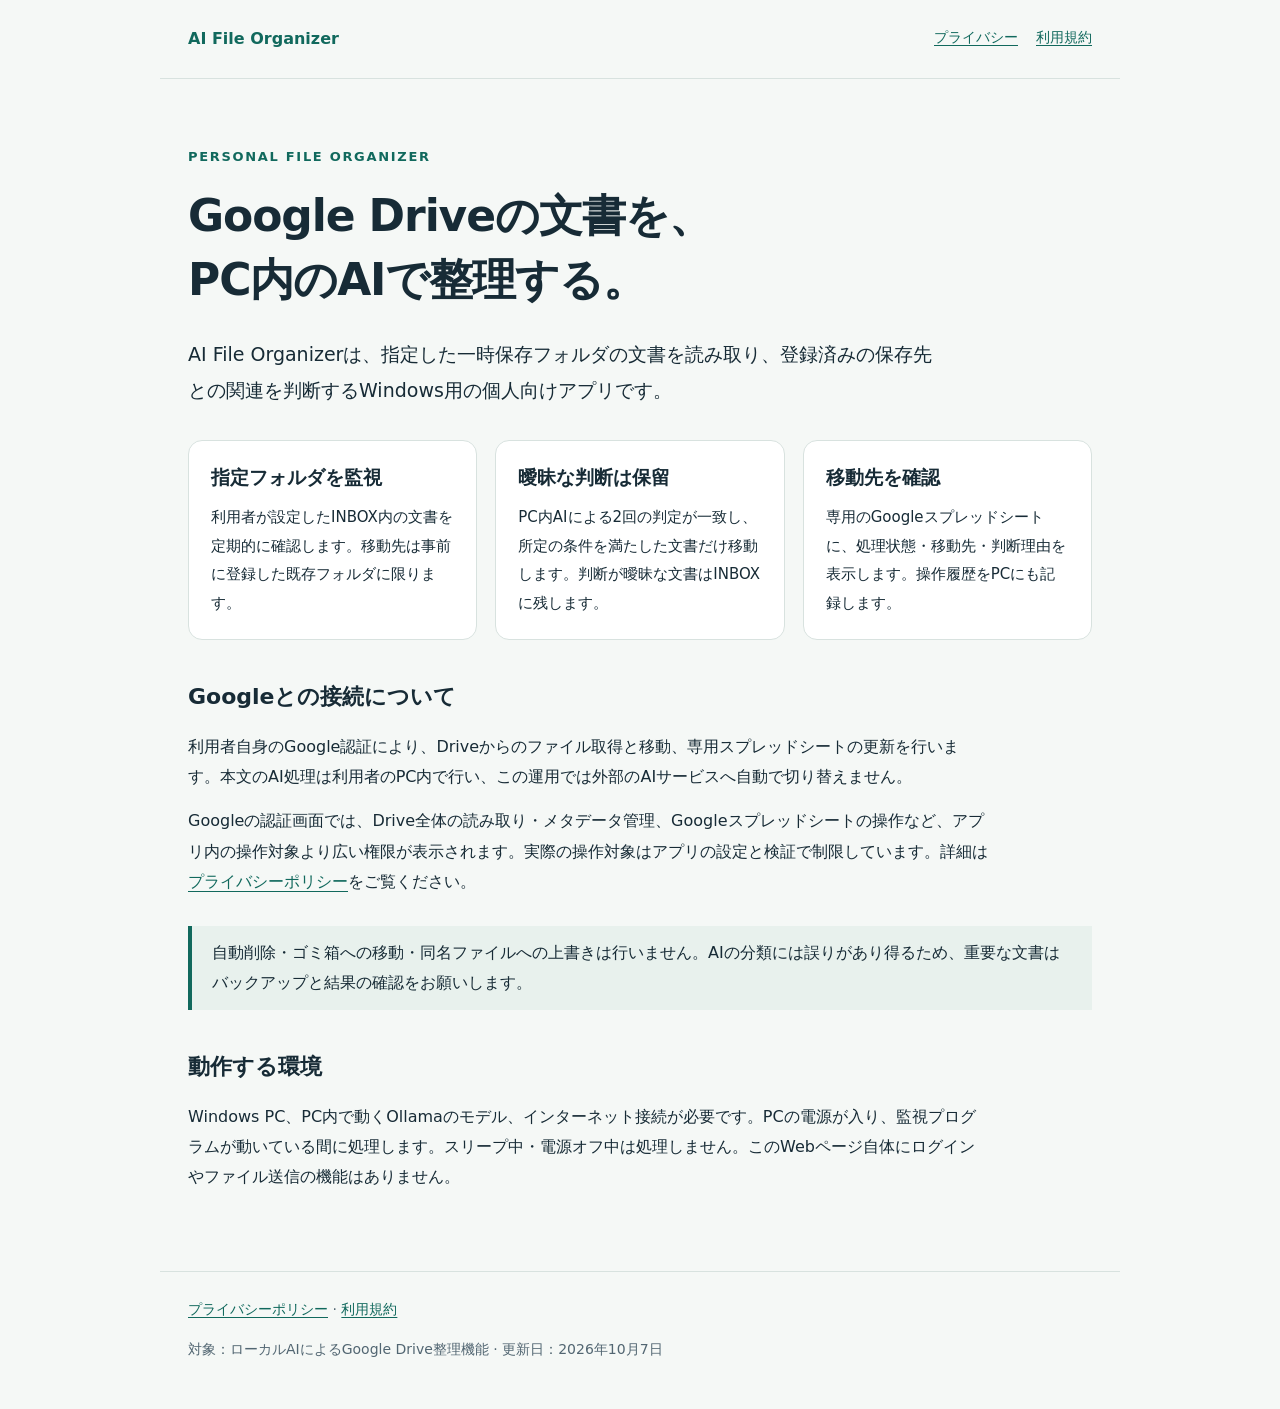
==== index.html @ 0b43f0e0 "Publish AI File Organizer information, privacy policy, and terms" ====
<!doctype html>
<html lang="ja">
<head><meta charset="utf-8"><meta name="viewport" content="width=device-width, initial-scale=1"><meta name="description" content="AI File Organizerは、指定したGoogle DriveのフォルダをPC内AIで分類し、判断が曖昧なファイルを元の場所に残す個人用アプリです。"><title>AI File Organizer — PC内AIでファイル整理</title><link rel="stylesheet" href="style.css"></head>
<body>
<header><a href="index.html">AI File Organizer</a><nav aria-label="メイン"><a href="privacy.html">プライバシー</a><a href="terms.html">利用規約</a></nav></header>
<main>
<p class="eyebrow">PERSONAL FILE ORGANIZER</p>
<h1>Google Driveの文書を、<br>PC内のAIで整理する。</h1>
<p class="lead">AI File Organizerは、指定した一時保存フォルダの文書を読み取り、登録済みの保存先との関連を判断するWindows用の個人向けアプリです。</p>
<div class="cards">
<section class="card"><h2>指定フォルダを監視</h2><p>利用者が設定したINBOX内の文書を定期的に確認します。移動先は事前に登録した既存フォルダに限ります。</p></section>
<section class="card"><h2>曖昧な判断は保留</h2><p>PC内AIによる2回の判定が一致し、所定の条件を満たした文書だけ移動します。判断が曖昧な文書はINBOXに残します。</p></section>
<section class="card"><h2>移動先を確認</h2><p>専用のGoogleスプレッドシートに、処理状態・移動先・判断理由を表示します。操作履歴をPCにも記録します。</p></section>
</div>
<h2>Googleとの接続について</h2>
<p>利用者自身のGoogle認証により、Driveからのファイル取得と移動、専用スプレッドシートの更新を行います。本文のAI処理は利用者のPC内で行い、この運用では外部のAIサービスへ自動で切り替えません。</p>
<p>Googleの認証画面では、Drive全体の読み取り・メタデータ管理、Googleスプレッドシートの操作など、アプリ内の操作対象より広い権限が表示されます。実際の操作対象はアプリの設定と検証で制限しています。詳細は<a href="privacy.html">プライバシーポリシー</a>をご覧ください。</p>
<div class="note">自動削除・ゴミ箱への移動・同名ファイルへの上書きは行いません。AIの分類には誤りがあり得るため、重要な文書はバックアップと結果の確認をお願いします。</div>
<h2>動作する環境</h2>
<p>Windows PC、PC内で動くOllamaのモデル、インターネット接続が必要です。PCの電源が入り、監視プログラムが動いている間に処理します。スリープ中・電源オフ中は処理しません。このWebページ自体にログインやファイル送信の機能はありません。</p>
</main>
<footer><a href="privacy.html">プライバシーポリシー</a> · <a href="terms.html">利用規約</a><p>対象：ローカルAIによるGoogle Drive整理機能 · 更新日：2026年10月7日</p></footer>
</body></html>
---- style.css ----
:root{color-scheme:light;--ink:#172b36;--muted:#526672;--accent:#11695d;--line:#d8e2df;--paper:#f5f8f6}*{box-sizing:border-box}body{margin:0;background:var(--paper);color:var(--ink);font:16px/1.9 system-ui,-apple-system,"Segoe UI","Yu Gothic",sans-serif}a{color:var(--accent);text-underline-offset:.22em}a:focus-visible{outline:3px solid #ba7d18;outline-offset:5px}header,main,footer{max-width:960px;margin:auto;padding:24px 28px}header{display:flex;flex-wrap:wrap;justify-content:space-between;gap:12px;border-bottom:1px solid var(--line)}header>a{font-weight:750;text-decoration:none}nav{display:flex;flex-wrap:wrap;gap:18px;font-size:14px}main{padding-top:52px;padding-bottom:64px}h1{font-size:clamp(28px,5vw,44px);line-height:1.45;letter-spacing:-.025em;max-width:760px;margin:12px 0 24px}h2{font-size:22px;margin-top:40px;line-height:1.5}p{margin:14px 0;max-width:800px}.eyebrow{font-size:13px;font-weight:700;letter-spacing:.13em;color:var(--accent)}.lead{font-size:19px;max-width:760px}.cards{display:grid;grid-template-columns:repeat(3,1fr);gap:18px;margin-top:32px}.card{padding:22px;background:white;border:1px solid var(--line);border-radius:14px}.card h2{font-size:19px;margin:0 0 12px}.card p{font-size:15px;margin:0}.note{border-left:4px solid var(--accent);padding:12px 20px;background:#e8f1ed;margin:28px 0}.meta,footer{color:var(--muted);font-size:14px}footer{border-top:1px solid var(--line);padding-bottom:32px}ul,ol{padding-left:1.6em}li+li{margin-top:8px}code{overflow-wrap:anywhere;font-size:.9em}table{border-collapse:collapse;width:100%;font-size:15px}td,th{padding:14px;border:1px solid var(--line);text-align:left;vertical-align:top}th{background:#e8f1ed}td:first-child{width:30%}@media(max-width:660px){header,main,footer{padding-left:20px;padding-right:20px}.cards{grid-template-columns:1fr}main{padding-top:30px}nav{gap:12px}td,th{padding:10px}td:first-child{width:35%}}
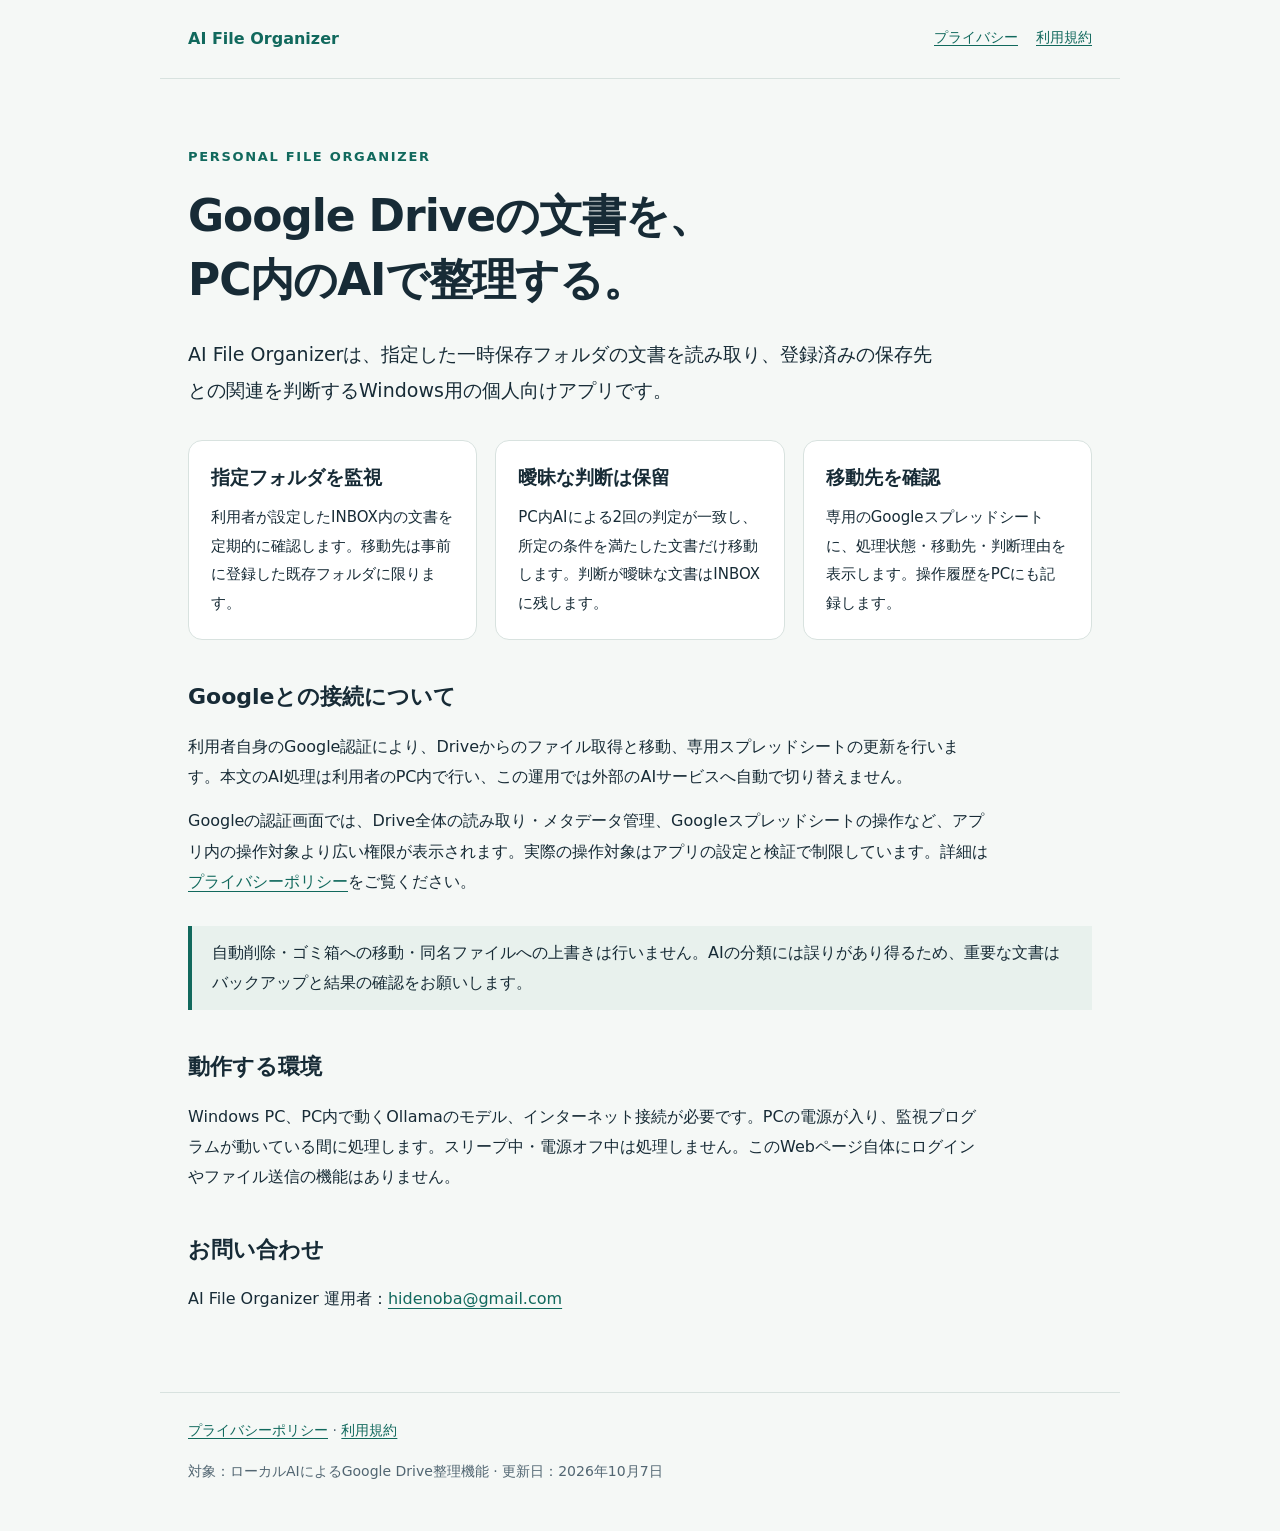
==== commit d8dc444d: "Publish AI File Organizer information, privacy policy, and terms" ====
--- a/index.html
+++ b/index.html
@@ -18,6 +18,7 @@
 <div class="note">自動削除・ゴミ箱への移動・同名ファイルへの上書きは行いません。AIの分類には誤りがあり得るため、重要な文書はバックアップと結果の確認をお願いします。</div>
 <h2>動作する環境</h2>
 <p>Windows PC、PC内で動くOllamaのモデル、インターネット接続が必要です。PCの電源が入り、監視プログラムが動いている間に処理します。スリープ中・電源オフ中は処理しません。このWebページ自体にログインやファイル送信の機能はありません。</p>
+<h2>お問い合わせ</h2><p>AI File Organizer 運用者：<a href="mailto:hidenoba@gmail.com">hidenoba@gmail.com</a></p>
 </main>
 <footer><a href="privacy.html">プライバシーポリシー</a> · <a href="terms.html">利用規約</a><p>対象：ローカルAIによるGoogle Drive整理機能 · 更新日：2026年10月7日</p></footer>
 </body></html>
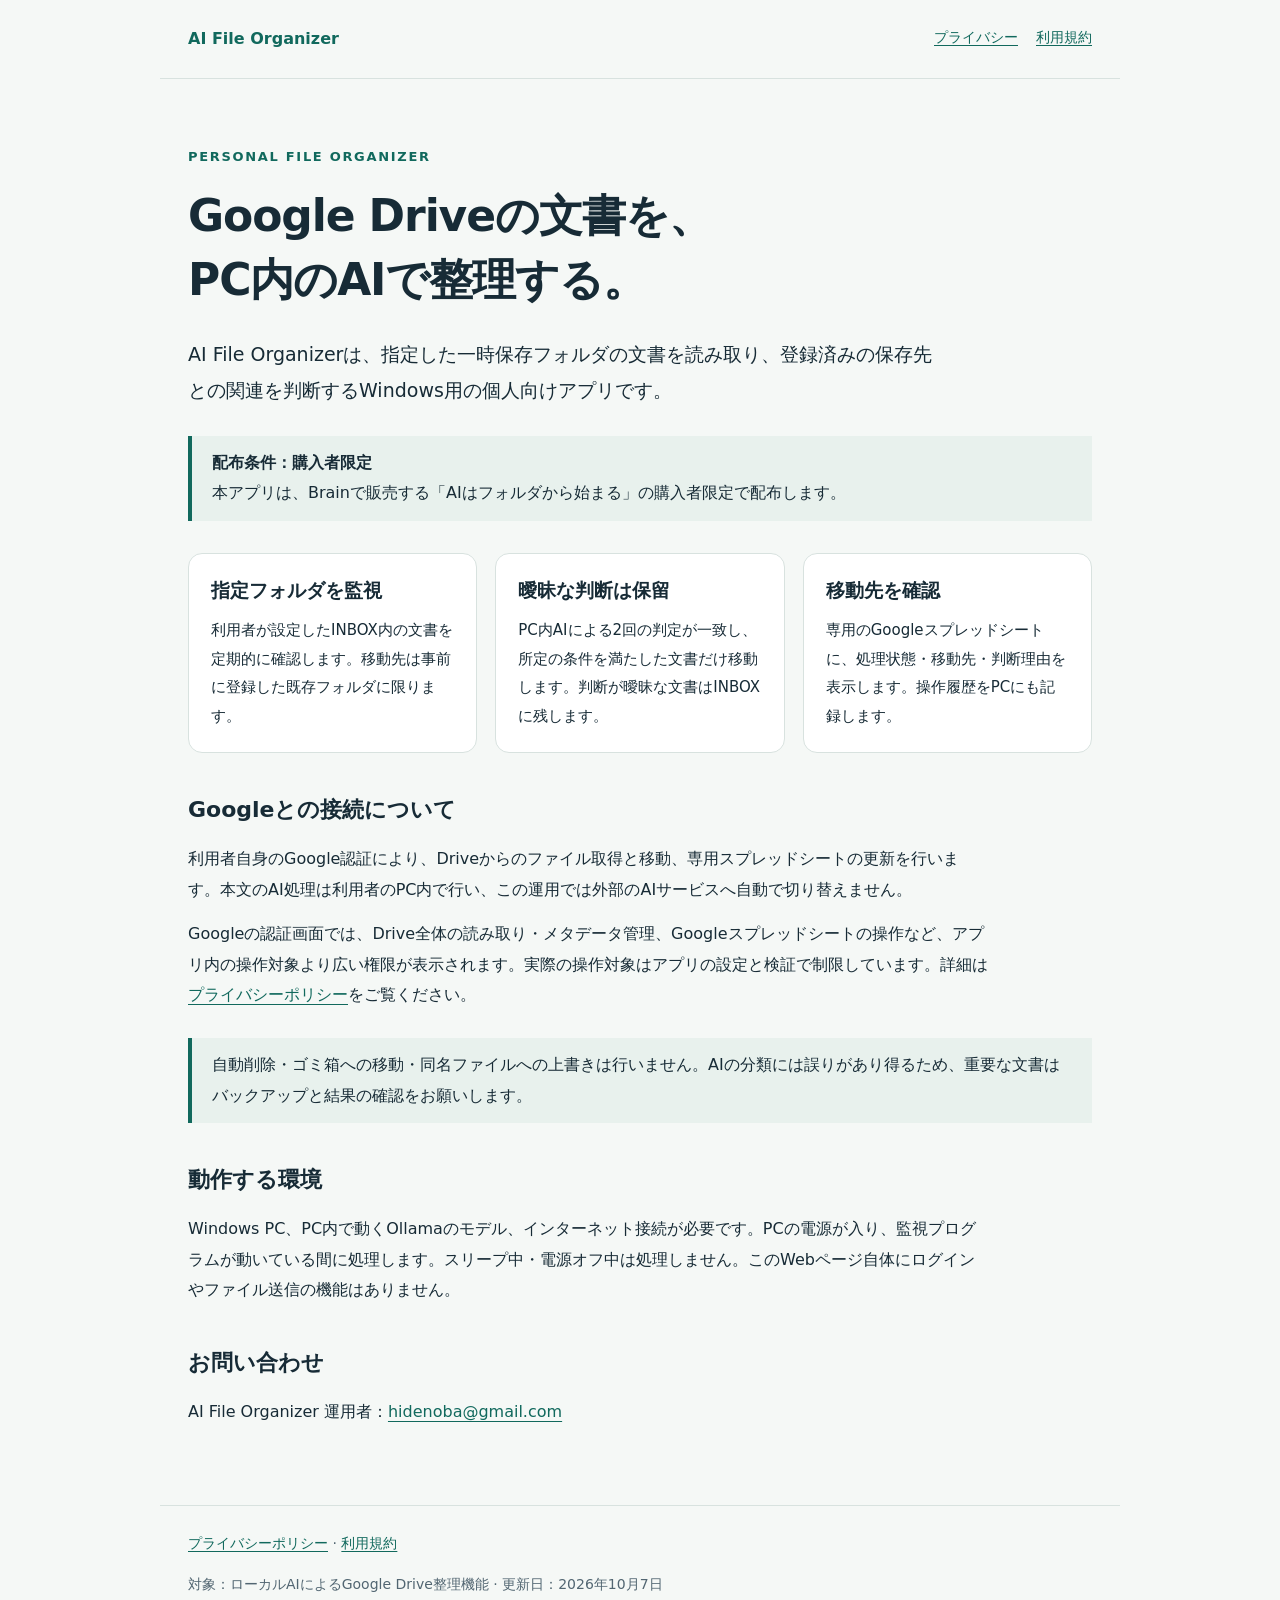
==== commit 92590cc6: "Brain購入者限定の配布条件を明記" ====
--- a/index.html
+++ b/index.html
@@ -6,7 +6,8 @@
 <main>
 <p class="eyebrow">PERSONAL FILE ORGANIZER</p>
 <h1>Google Driveの文書を、<br>PC内のAIで整理する。</h1>
-<p class="lead">AI File Organizerは、指定した一時保存フォルダの文書を読み取り、登録済みの保存先との関連を判断するWindows用の個人向けアプリです。</p>
+<p class="lead">AI File Organizerは、指定した一時保存フォルダの文書を読み取り、登録済みの保存先との関連を判断するWindows用の個人向けアプリです。</p><div class="note"><strong>配布条件：購入者限定</strong><br>本アプリは、Brainで販売する「AIはフォルダから始まる」の購入者限定で配布します。</div>
+
 <div class="cards">
 <section class="card"><h2>指定フォルダを監視</h2><p>利用者が設定したINBOX内の文書を定期的に確認します。移動先は事前に登録した既存フォルダに限ります。</p></section>
 <section class="card"><h2>曖昧な判断は保留</h2><p>PC内AIによる2回の判定が一致し、所定の条件を満たした文書だけ移動します。判断が曖昧な文書はINBOXに残します。</p></section>
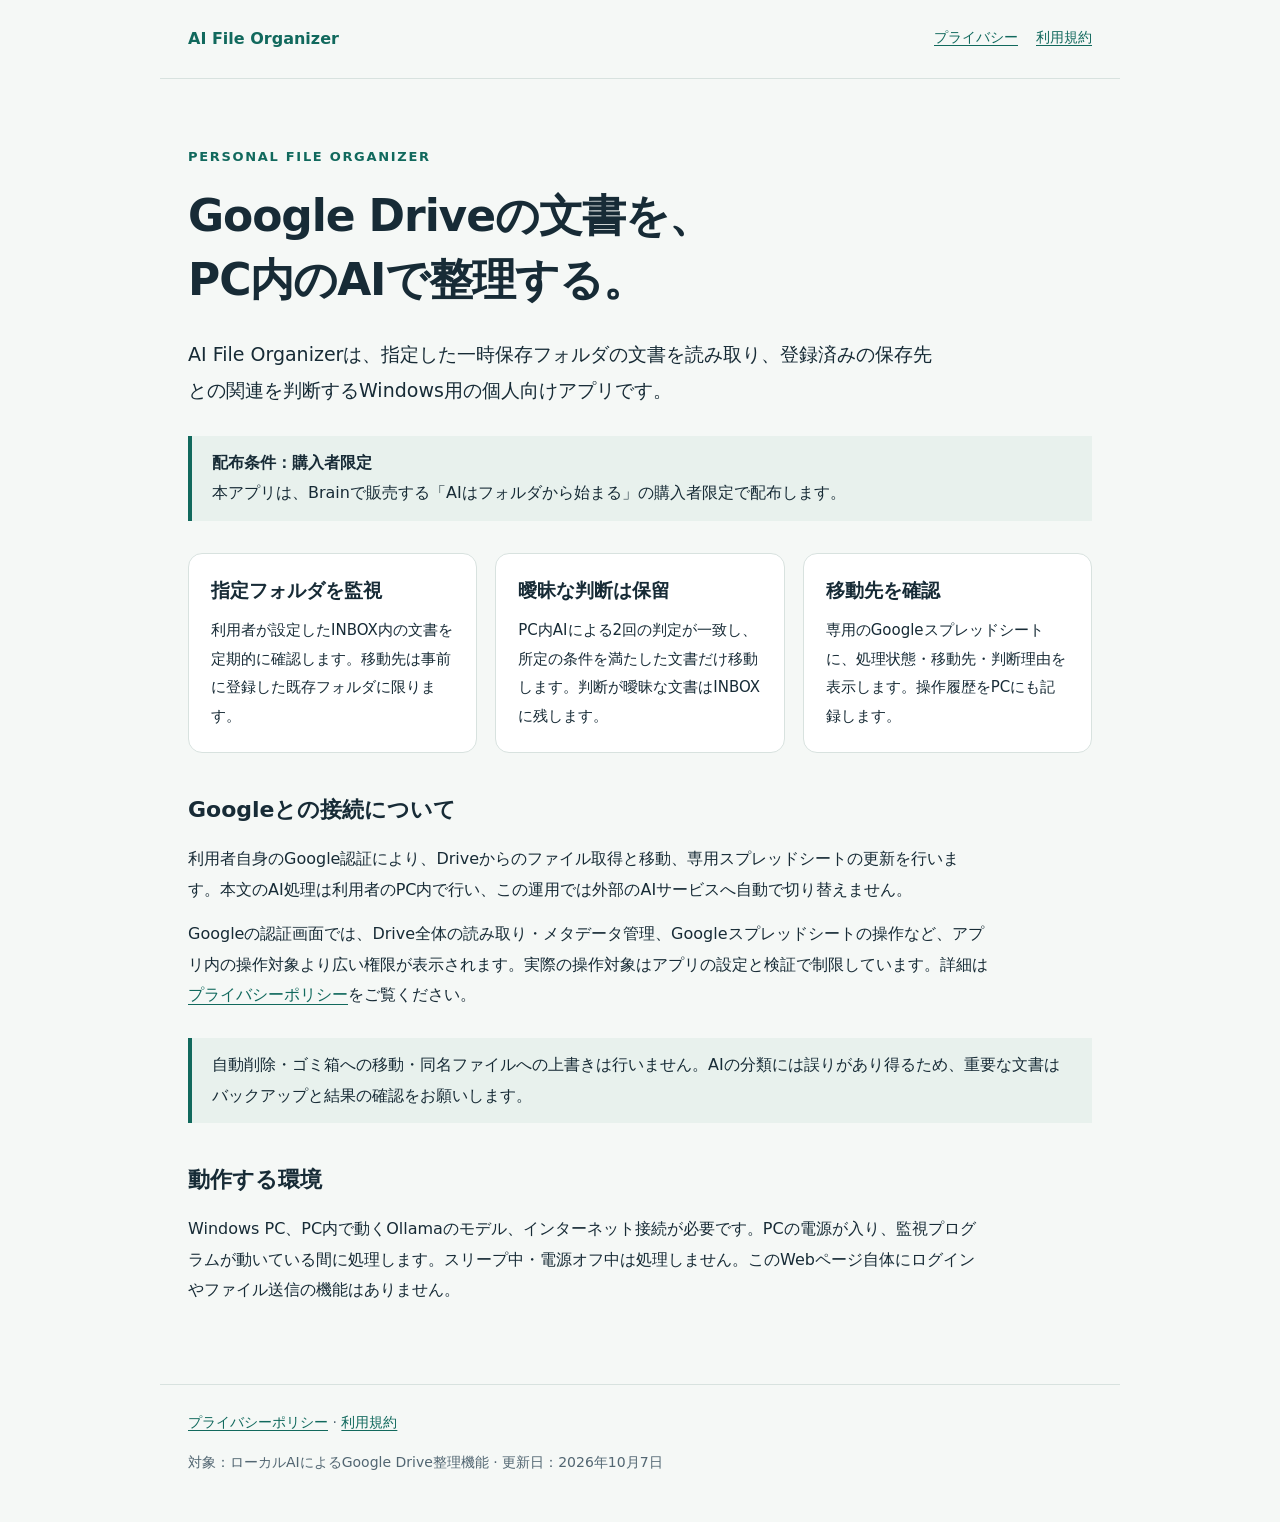
==== commit cce19570: "Brain購入者限定の配布条件を明記" ====
--- a/index.html
+++ b/index.html
@@ -19,7 +19,6 @@
 <div class="note">自動削除・ゴミ箱への移動・同名ファイルへの上書きは行いません。AIの分類には誤りがあり得るため、重要な文書はバックアップと結果の確認をお願いします。</div>
 <h2>動作する環境</h2>
 <p>Windows PC、PC内で動くOllamaのモデル、インターネット接続が必要です。PCの電源が入り、監視プログラムが動いている間に処理します。スリープ中・電源オフ中は処理しません。このWebページ自体にログインやファイル送信の機能はありません。</p>
-<h2>お問い合わせ</h2><p>AI File Organizer 運用者：<a href="mailto:hidenoba@gmail.com">hidenoba@gmail.com</a></p>
 </main>
 <footer><a href="privacy.html">プライバシーポリシー</a> · <a href="terms.html">利用規約</a><p>対象：ローカルAIによるGoogle Drive整理機能 · 更新日：2026年10月7日</p></footer>
 </body></html>
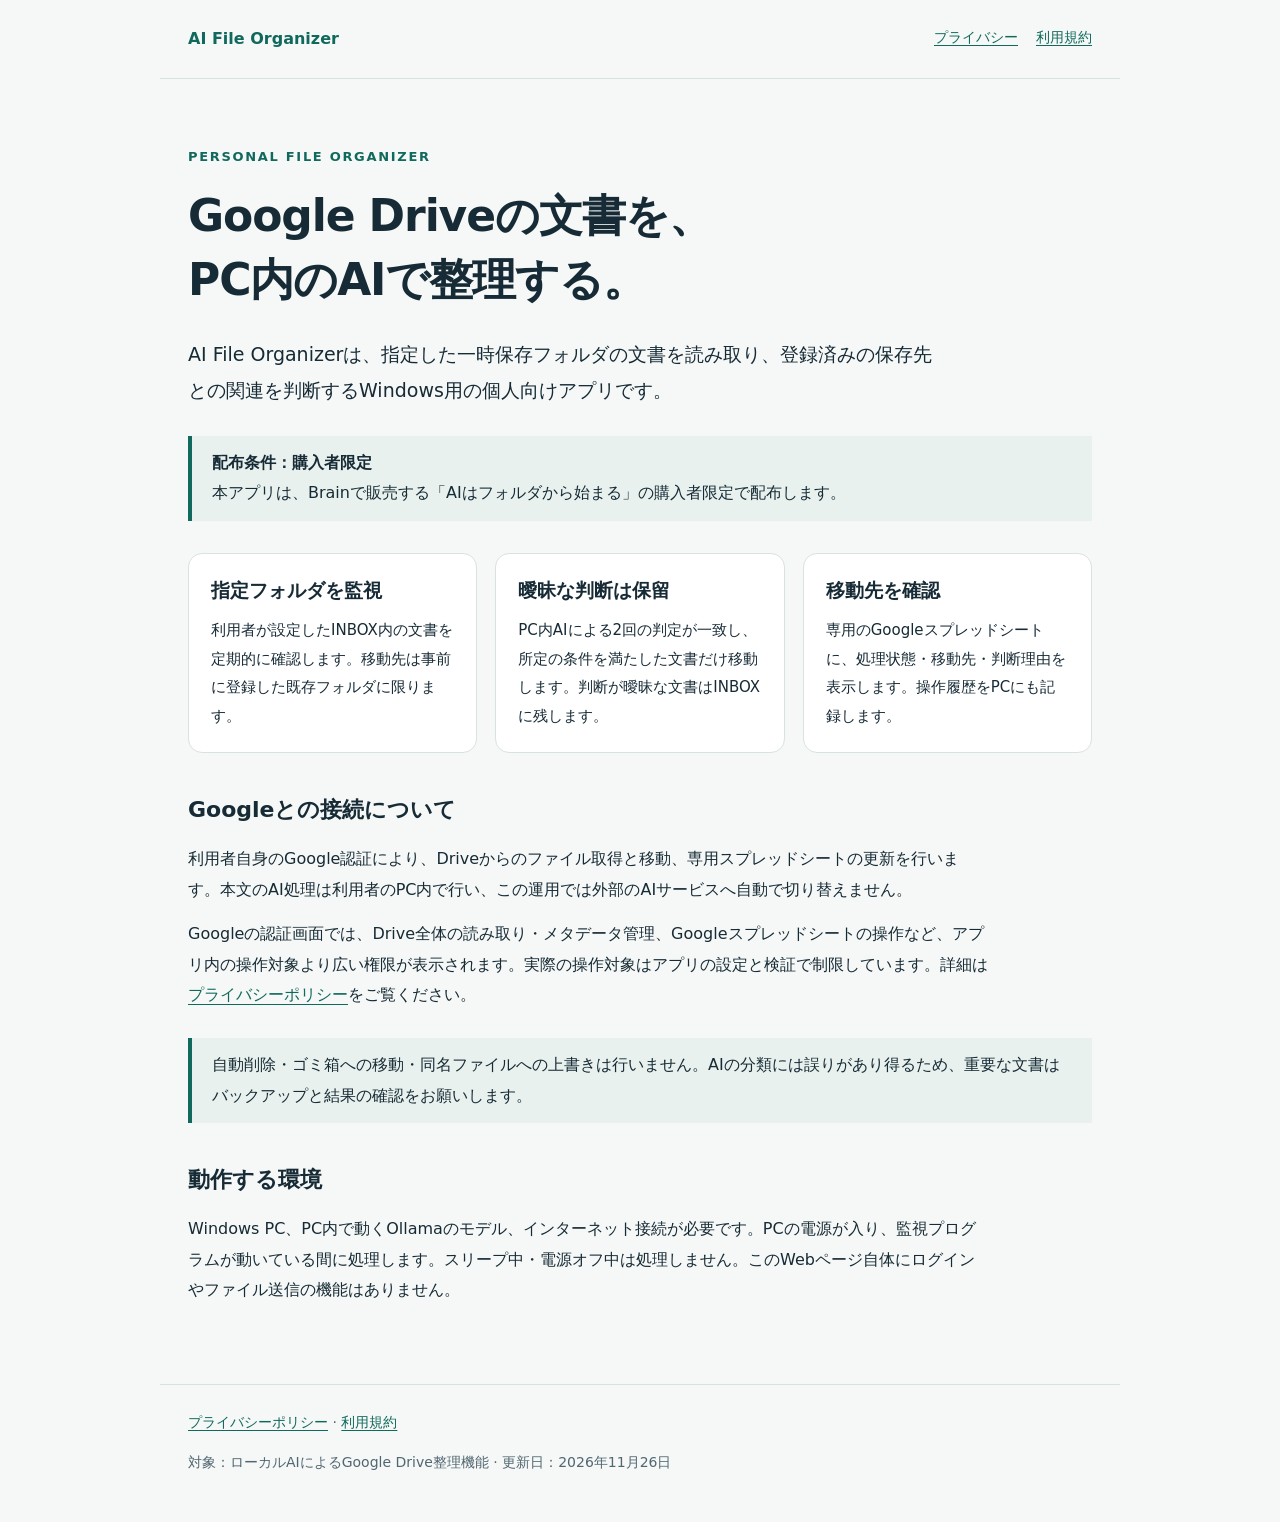
==== commit 622722bb: "Remove personal contact details from the public site" ====
--- a/index.html
+++ b/index.html
@@ -20,5 +20,5 @@
 <h2>動作する環境</h2>
 <p>Windows PC、PC内で動くOllamaのモデル、インターネット接続が必要です。PCの電源が入り、監視プログラムが動いている間に処理します。スリープ中・電源オフ中は処理しません。このWebページ自体にログインやファイル送信の機能はありません。</p>
 </main>
-<footer><a href="privacy.html">プライバシーポリシー</a> · <a href="terms.html">利用規約</a><p>対象：ローカルAIによるGoogle Drive整理機能 · 更新日：2026年10月7日</p></footer>
+<footer><a href="privacy.html">プライバシーポリシー</a> · <a href="terms.html">利用規約</a><p>対象：ローカルAIによるGoogle Drive整理機能 · 更新日：2026年11月26日</p></footer>
 </body></html>
